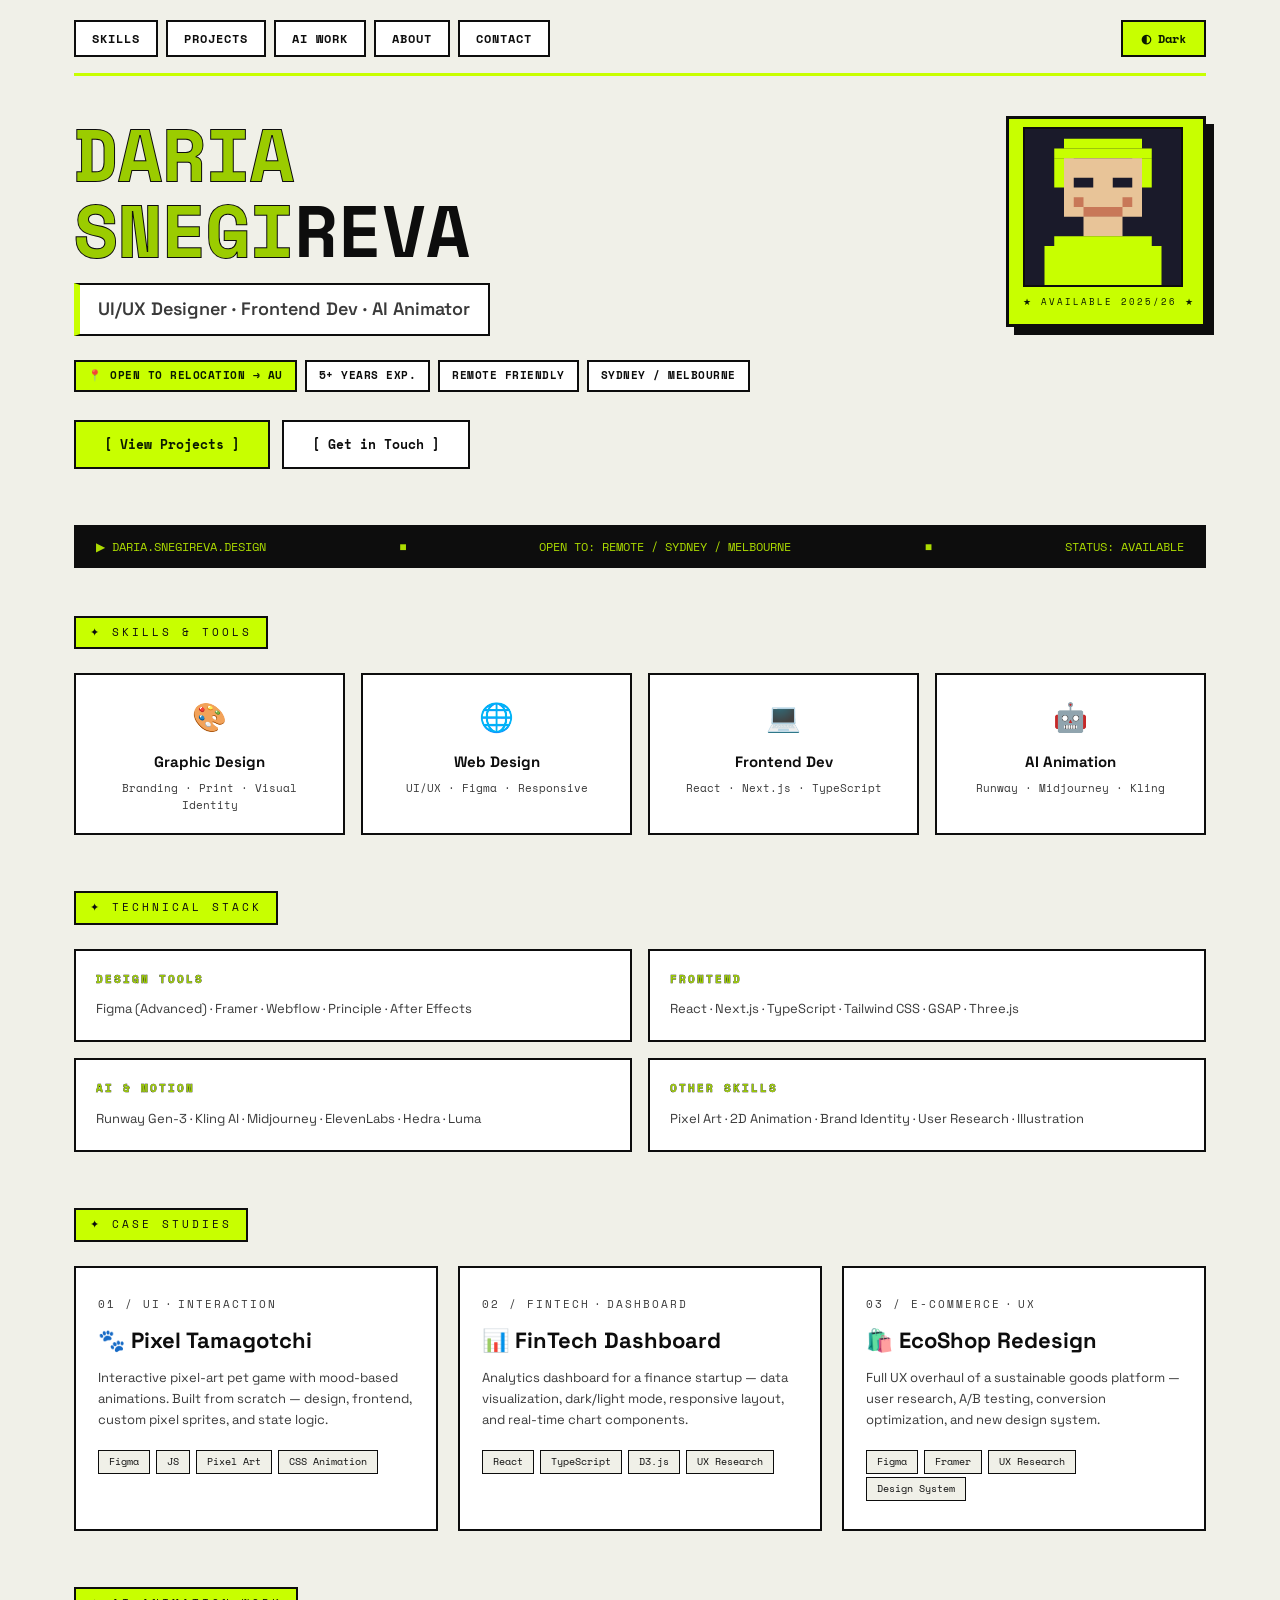
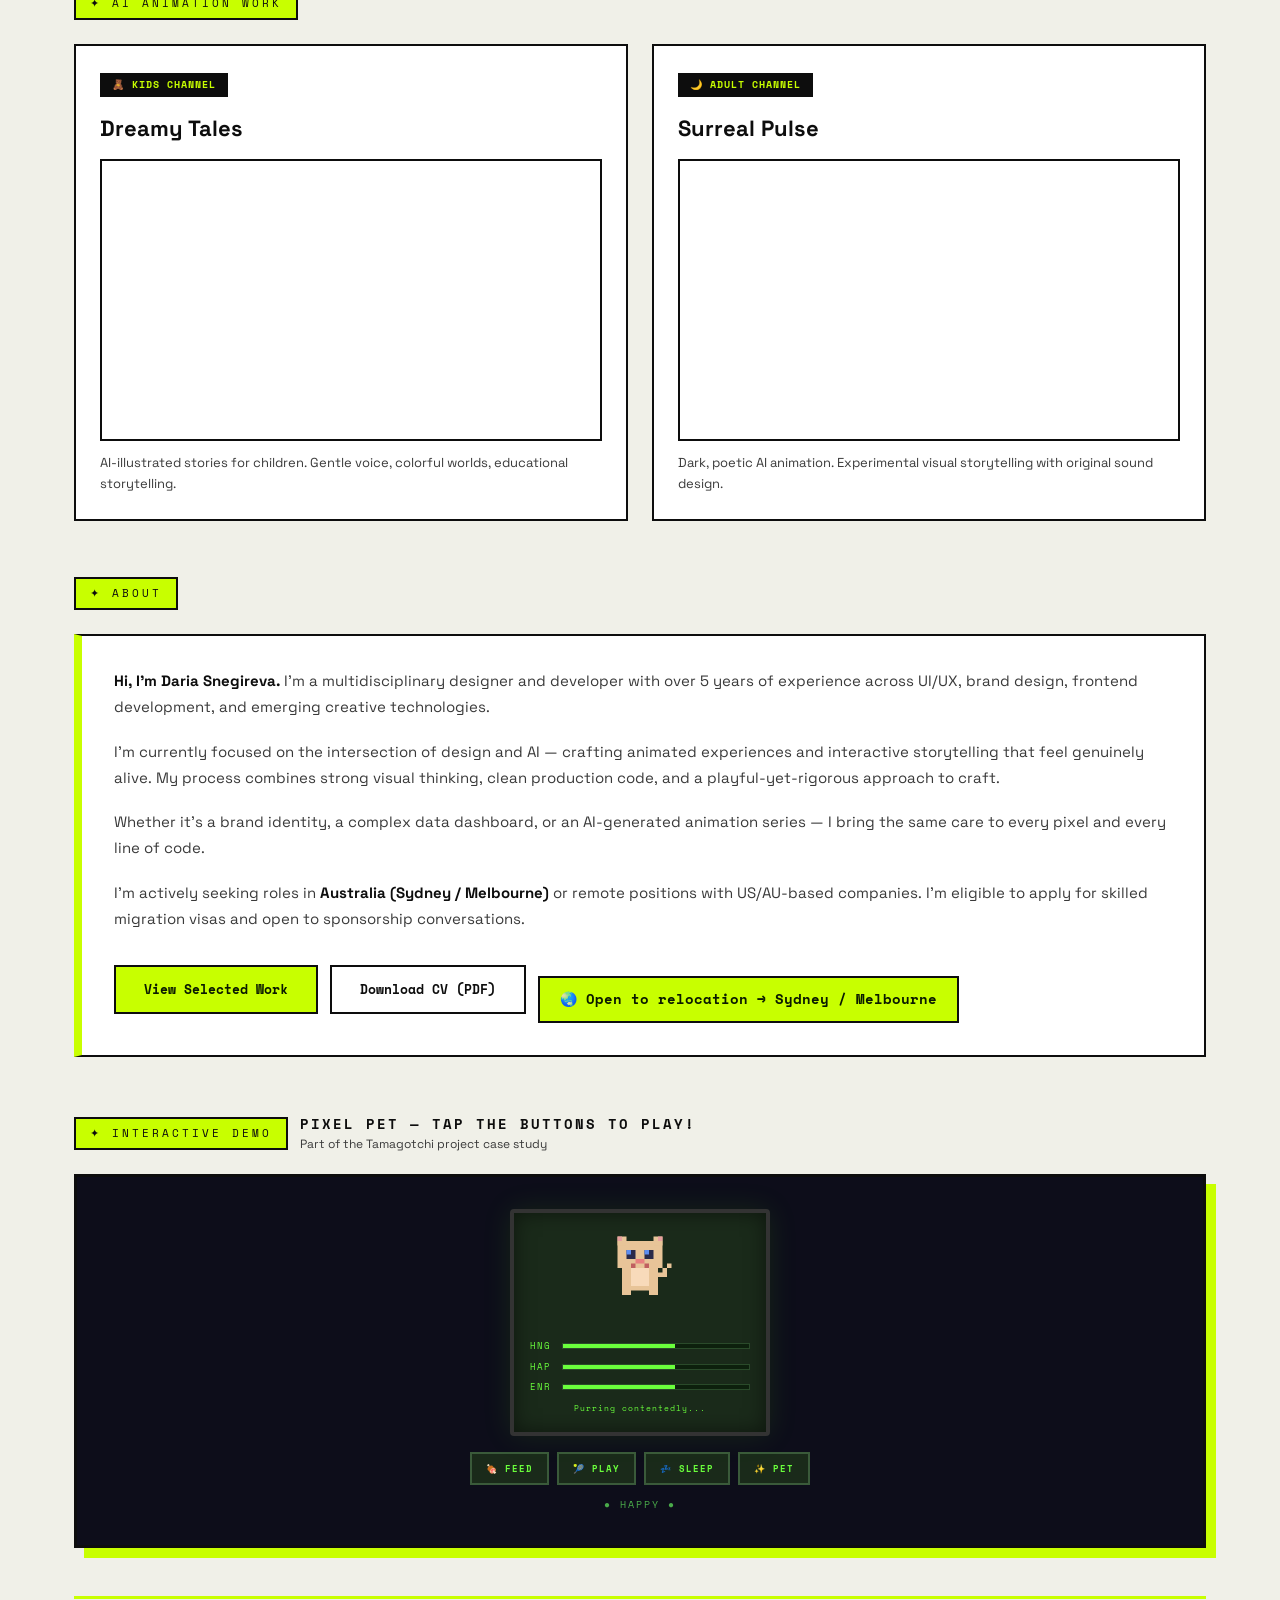
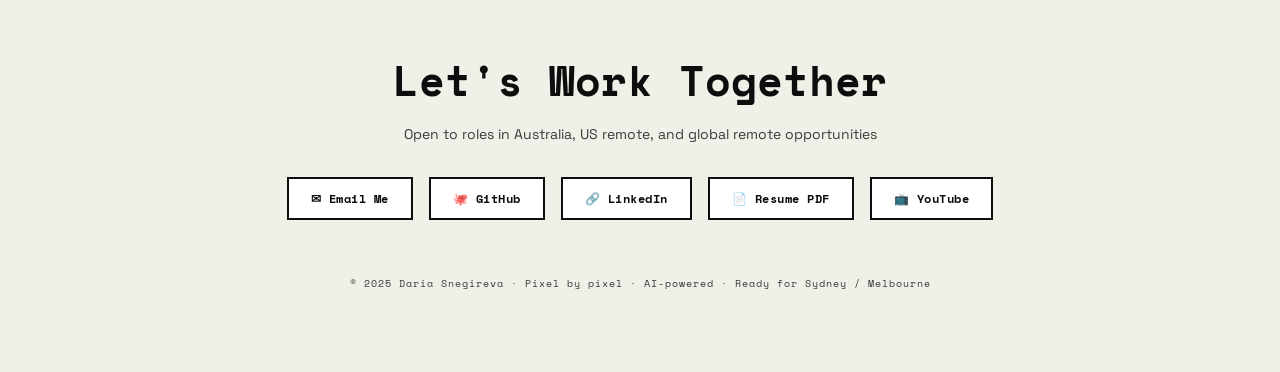
==== index.html @ af86ffdd "Add files via upload" ====
<!DOCTYPE html>
<html lang="en">
<head>
<meta charset="UTF-8">
<meta name="viewport" content="width=device-width, initial-scale=1.0, viewport-fit=cover">
<title>Daria Snegireva — UI/UX Designer & Frontend Developer | AI Animation</title>
<meta name="description" content="Daria Snegireva — UI/UX Designer & Frontend Developer. 5+ years experience. Open to remote work and relocation to Australia (Sydney/Melbourne).">
<meta name="keywords" content="UI/UX Designer, Frontend Developer, AI Animation, Pixel Art, Portfolio, Australia, Sydney, Melbourne, Remote">
<meta name="author" content="Daria Snegireva">
<link href="https://fonts.googleapis.com/css2?family=Space+Grotesk:wght@400;500;600;700&family=Space+Mono:wght@400;700&display=swap" rel="stylesheet">
<style>
*{margin:0;padding:0;box-sizing:border-box}

:root{
  --bg:#f0f0e8;
  --surface:#fafaf5;
  --surface2:#f2f0e6;
  --ink:#0d0d0d;
  --ink2:#3a3a3a;
  --lime:#c8ff00;
  --lime-dark:#9bcc00;
  --border:#0d0d0d;
  --card:#ffffff;
  --accent2:#ff3c5f;
  --text-on-lime:#0a1a00;
}
body.dark{
  --bg:#080810;
  --surface:#0f0f1a;
  --surface2:#181828;
  --ink:#f0f0e8;
  --ink2:#b0b0c8;
  --lime:#c8ff00;
  --lime-dark:#a0cc00;
  --border:#c8ff00;
  --card:#1a1a2a;
  --accent2:#ff5577;
  --text-on-lime:#0a1a00;
}

body{
  background:var(--bg);
  font-family:'Space Grotesk',sans-serif;
  color:var(--ink);
  min-height:100vh;
  line-height:1.6;
  transition:background .3s,color .3s;
}

  <!-- SEO Meta Tags -->
    <title>Daria Snegireva — UI/UX Designer & Frontend Developer | AI Animation Portfolio</title>
    <meta name="description" content="Daria Snegireva — UI/UX Designer & Frontend Developer specializing in AI-powered animation. 5+ years of experience. Open to relocation to Australia (Sydney/Melbourne).">
    <meta name="keywords" content="UI/UX Designer, Frontend Developer, AI Animation, Pixel Art, Portfolio, Australia, Sydney, Melbourne, Relocation">
    <meta name="author" content="Daria Snegireva">
    <meta name="robots" content="index, follow">
    
    <!-- Open Graph / Social Media -->
    <meta property="og:title" content="Daria Snegireva — UI/UX Designer & Frontend Developer">
    <meta property="og:description" content="Designer & developer specializing in AI animation. 5+ years of experience. Open to relocation to Australia.">
    <meta property="og:type" content="website">
    <meta property="og:image" content="https://daria.design/images/og-image.png">
    <meta property="og:url" content="https://daria.design">
    
    <!-- Twitter Card -->
    <meta name="twitter:card" content="summary_large_image">
    <meta name="twitter:title" content="Daria Snegireva — UI/UX Designer & Frontend Developer">
    <meta name="twitter:description" content="Designer & developer specializing in AI animation. Open to relocation to Australia.">
    <meta name="twitter:image" content="https://daria.design/images/og-image.png">
    
    <!-- Favicon (замените на свой) -->
    <link rel="icon" type="image/png" href="images/favicon.png">

/* ─── SCANLINE TEXTURE ─── */
body::before{
  content:'';
  position:fixed;
  inset:0;
  background:repeating-linear-gradient(0deg,transparent,transparent 2px,rgba(0,0,0,0.015) 2px,rgba(0,0,0,0.015) 4px);
  pointer-events:none;
  z-index:0;
}

.wrap{
  max-width:1180px;
  margin:0 auto;
  padding:0 24px 80px;
  position:relative;
  z-index:1;
}

/* ─── NAV ─── */
nav{
  display:flex;
  justify-content:space-between;
  align-items:center;
  flex-wrap:wrap;
  gap:16px;
  padding:20px 0 16px;
  border-bottom:3px solid var(--lime);
  margin-bottom:40px;
}
.nav-links{display:flex;gap:8px;flex-wrap:wrap}
.nav-links a{
  font-family:'Space Mono',monospace;
  font-size:12px;
  font-weight:700;
  text-transform:uppercase;
  letter-spacing:1px;
  text-decoration:none;
  padding:7px 16px;
  border:2px solid var(--border);
  color:var(--ink);
  background:var(--card);
  transition:all .1s;
  display:inline-block;
}
.nav-links a:hover{
  background:var(--lime);
  color:var(--text-on-lime);
  transform:translate(-2px,-2px);
  box-shadow:3px 3px 0 var(--border);
}
.theme-btn{
  font-family:'Space Mono',monospace;
  font-size:12px;
  font-weight:700;
  padding:8px 18px;
  border:2px solid var(--border);
  background:var(--lime);
  color:var(--text-on-lime);
  cursor:pointer;
  transition:all .1s;
}
.theme-btn:hover{transform:translate(-2px,-2px);box-shadow:3px 3px 0 var(--border)}

/* ─── HERO ─── */
.hero{
  display:grid;
  grid-template-columns:1fr auto;
  gap:40px;
  align-items:start;
  margin-bottom:56px;
}
@media(max-width:700px){.hero{grid-template-columns:1fr}}

.hero-name{
  font-family:'Space Mono',monospace;
  font-size:clamp(40px,6vw,72px);
  font-weight:700;
  line-height:1.05;
  margin-bottom:16px;
}
/* LIGHT MODE: black text with slight text-shadow for visibility */
.hero-name .accent{
  color:var(--lime-dark);
  -webkit-text-stroke:2px var(--border);
  paint-order:stroke fill;
}
/* DARK MODE: bright lime, no stroke needed */
body.dark .hero-name .accent{
  color:var(--lime);
  -webkit-text-stroke:0;
  text-shadow:0 0 20px rgba(200,255,0,0.4);
}

.hero-sub{
  font-size:clamp(14px,2vw,18px);
  font-weight:600;
  color:var(--ink2);
  background:var(--card);
  border-left:5px solid var(--lime);
  padding:10px 18px;
  margin-bottom:24px;
  display:inline-block;
  border:2px solid var(--border);
  border-left:6px solid var(--lime);
}

.hero-tags{
  display:flex;
  flex-wrap:wrap;
  gap:8px;
  margin-bottom:28px;
}
.tag{
  font-family:'Space Mono',monospace;
  font-size:11px;
  font-weight:700;
  text-transform:uppercase;
  letter-spacing:0.5px;
  padding:5px 12px;
  background:var(--card);
  border:2px solid var(--border);
  color:var(--ink);
}
.tag.lime{
  background:var(--lime);
  color:var(--text-on-lime);
  border-color:var(--border);
}

.hero-btns{display:flex;gap:12px;flex-wrap:wrap}
.btn{
  font-family:'Space Mono',monospace;
  font-size:13px;
  font-weight:700;
  padding:12px 28px;
  text-decoration:none;
  border:2px solid var(--border);
  display:inline-block;
  transition:all .1s;
  cursor:pointer;
}
.btn-primary{background:var(--lime);color:var(--text-on-lime)}
.btn-secondary{background:var(--card);color:var(--ink)}
.btn:hover{transform:translate(-2px,-2px);box-shadow:4px 4px 0 var(--border)}

/* ─── PORTRAIT BOX ─── */
.portrait-wrap{
  background:var(--lime);
  border:3px solid var(--border);
  box-shadow:8px 8px 0 var(--border);
  padding:8px 8px 14px 14px;
  transition:all .15s;
}
.portrait-wrap:hover{transform:translate(-3px,-3px);box-shadow:12px 12px 0 var(--border)}
.portrait-inner{
  width:160px;
  height:160px;
  background:var(--card);
  border:2px solid var(--border);
  display:flex;
  align-items:center;
  justify-content:center;
  font-size:64px;
  image-rendering:pixelated;
  overflow:hidden;
}
.portrait-inner img{width:100%;height:100%;object-fit:cover;image-rendering:pixelated}
.portrait-label{
  font-family:'Space Mono',monospace;
  font-size:9px;
  text-align:center;
  color:var(--text-on-lime);
  margin-top:8px;
  letter-spacing:2px;
  text-transform:uppercase;
}

/* ─── STATUS BAR ─── */
.status-bar{
  background:var(--ink);
  color:var(--lime);
  font-family:'Space Mono',monospace;
  font-size:12px;
  padding:10px 20px;
  display:flex;
  justify-content:space-between;
  flex-wrap:wrap;
  gap:8px;
  margin-bottom:48px;
  border:2px solid var(--border);
}
.status-bar span{opacity:.85}
.status-bar .blink{animation:blink 1.4s infinite}
@keyframes blink{0%,100%{opacity:1}50%{opacity:0}}

/* ─── SECTION LABEL ─── */
.section-label{
  font-family:'Space Mono',monospace;
  font-size:11px;
  text-transform:uppercase;
  letter-spacing:3px;
  color:var(--ink);
  background:var(--lime);
  display:inline-block;
  padding:6px 14px;
  border:2px solid var(--border);
  margin-bottom:24px;
}
/* Dark mode section label - lime bg stays, text stays dark so it's readable */
body.dark .section-label{
  color:var(--text-on-lime);
}

section{margin-bottom:56px}

/* ─── SKILLS GRID ─── */
.skills-grid{
  display:grid;
  grid-template-columns:repeat(4,1fr);
  gap:16px;
}
@media(max-width:800px){.skills-grid{grid-template-columns:repeat(2,1fr)}}
@media(max-width:420px){.skills-grid{grid-template-columns:1fr}}

.skill-card{
  background:var(--card);
  border:2px solid var(--border);
  padding:20px 16px;
  text-align:center;
  transition:all .1s;
}
.skill-card:hover{
  background:var(--lime);
  transform:translate(-2px,-2px);
  box-shadow:4px 4px 0 var(--border);
}
.skill-card:hover .skill-name{color:var(--text-on-lime)}
.skill-card:hover .skill-sub{color:var(--text-on-lime);opacity:.7}
.skill-icon{font-size:28px;margin-bottom:10px}
.skill-name{font-weight:700;font-size:15px;color:var(--ink);margin-bottom:6px}
.skill-sub{font-size:11px;color:var(--ink2);font-family:'Space Mono',monospace;line-height:1.5}

/* ─── TECH STACK ─── */
.tech-grid{
  display:grid;
  grid-template-columns:repeat(2,1fr);
  gap:16px;
}
@media(max-width:600px){.tech-grid{grid-template-columns:1fr}}

.tech-card{
  background:var(--card);
  border:2px solid var(--border);
  padding:20px;
}
.tech-card h4{
  font-family:'Space Mono',monospace;
  font-size:11px;
  text-transform:uppercase;
  letter-spacing:2px;
  color:var(--lime-dark);
  margin-bottom:10px;
  -webkit-text-stroke:0.5px var(--border);
  paint-order:stroke fill;
}
body.dark .tech-card h4{
  color:var(--lime);
  -webkit-text-stroke:0;
  text-shadow:none;
}
.tech-card p{font-size:13px;color:var(--ink2);line-height:1.7}

/* ─── PROJECTS ─── */
.projects-grid{
  display:grid;
  grid-template-columns:repeat(3,1fr);
  gap:20px;
}
@media(max-width:860px){.projects-grid{grid-template-columns:1fr}}

.project-card{
  background:var(--card);
  border:2px solid var(--border);
  padding:28px 22px;
  transition:all .1s;
  cursor:pointer;
}
.project-card:hover{
  transform:translate(-3px,-3px);
  box-shadow:6px 6px 0 var(--lime);
  border-color:var(--lime-dark);
}
body.dark .project-card:hover{
  box-shadow:6px 6px 0 var(--lime);
  border-color:var(--lime);
}
.project-number{
  font-family:'Space Mono',monospace;
  font-size:11px;
  color:var(--ink2);
  margin-bottom:10px;
  letter-spacing:2px;
}
.project-card h3{
  font-size:22px;
  font-weight:700;
  margin-bottom:10px;
  color:var(--ink);
}
.project-card p{font-size:13px;color:var(--ink2);margin-bottom:16px;line-height:1.6}
.project-tag{
  font-family:'Space Mono',monospace;
  font-size:10px;
  padding:3px 10px;
  background:var(--bg);
  border:1.5px solid var(--border);
  color:var(--ink);
  display:inline-block;
  margin:2px 2px 0 0;
}

/* ─── AI SECTION ─── */
.ai-grid{
  display:grid;
  grid-template-columns:1fr 1fr;
  gap:24px;
}
@media(max-width:700px){.ai-grid{grid-template-columns:1fr}}

.ai-card{
  background:var(--card);
  border:2px solid var(--border);
  padding:24px;
  transition:all .1s;
}
.ai-card:hover{transform:translate(-2px,-2px);box-shadow:5px 5px 0 var(--border)}
.ai-badge{
  font-family:'Space Mono',monospace;
  font-size:10px;
  font-weight:700;
  text-transform:uppercase;
  letter-spacing:1px;
  background:var(--ink);
  color:var(--lime);
  padding:4px 12px;
  display:inline-block;
  margin-bottom:14px;
}
.ai-card h3{font-size:22px;font-weight:700;margin-bottom:12px;color:var(--ink)}
.ai-card p{font-size:13px;color:var(--ink2);margin-top:12px}
.video-wrap{
  aspect-ratio:16/9;
  border:2px solid var(--border);
  overflow:hidden;
}
.video-wrap iframe{width:100%;height:100%;display:block;border:none}

/* ─── ABOUT ─── */
.about-box{
  background:var(--card);
  border:2px solid var(--border);
  border-left:8px solid var(--lime);
  padding:32px;
}
.about-box p{font-size:15px;color:var(--ink2);margin-bottom:18px;line-height:1.75}
.about-box p:last-child{margin-bottom:0}
.about-box strong{color:var(--ink);font-weight:700}
.relocation-tag{
  display:inline-flex;
  align-items:center;
  gap:8px;
  background:var(--lime);
  color:var(--text-on-lime);
  font-weight:700;
  font-size:14px;
  padding:10px 20px;
  border:2px solid var(--border);
  margin-top:20px;
  font-family:'Space Mono',monospace;
}

/* ─── TAMAGOTCHI SECTION ─── */
.tama-section{
  margin:40px 0;
}
.tama-label{
  display:flex;
  align-items:center;
  gap:12px;
  margin-bottom:20px;
}
.tama-label h2{
  font-family:'Space Mono',monospace;
  font-size:14px;
  font-weight:700;
  color:var(--ink);
  text-transform:uppercase;
  letter-spacing:2px;
}
.tama-label p{font-size:13px;color:var(--ink2)}
.tama-wrapper{
  border:3px solid var(--border);
  box-shadow:10px 10px 0 var(--lime);
  background:var(--card);
  overflow:hidden;
}
body.dark .tama-wrapper{
  box-shadow:10px 10px 0 var(--lime);
}

/* ─── TAMAGOTCHI GAME ─── */
.tama-game{
  background:#0d0d1a;
  padding:32px 20px;
  display:flex;
  flex-direction:column;
  align-items:center;
  font-family:'Space Mono',monospace;
}
.tama-screen{
  width:260px;
  background:#1a2a1a;
  border:4px solid #333;
  border-radius:4px;
  padding:16px;
  box-shadow:inset 0 0 20px rgba(0,0,0,0.5),0 0 30px rgba(100,255,0,0.1);
  position:relative;
}
.tama-pet-area{
  height:100px;
  display:flex;
  align-items:center;
  justify-content:center;
  font-size:52px;
  position:relative;
}
.tama-pet{
  transition:all .3s;
  cursor:default;
  user-select:none;
  display:inline-block;
  image-rendering:pixelated;
}
.tama-pet.bounce{animation:petBounce .4s ease}
@keyframes petBounce{0%,100%{transform:translateY(0)}50%{transform:translateY(-12px)}}
.tama-pet.shake{animation:petShake .3s ease}
@keyframes petShake{0%,100%{transform:rotate(0)}25%{transform:rotate(-8deg)}75%{transform:rotate(8deg)}}
.tama-pet.sad{filter:grayscale(.6) brightness(.8)}
.tama-pet.sleeping{animation:sleeping 2s infinite}
@keyframes sleeping{0%,100%{opacity:1}50%{opacity:.6}}

.tama-stats{
  margin-top:10px;
  display:flex;
  flex-direction:column;
  gap:6px;
}
.tama-stat-row{
  display:flex;
  align-items:center;
  gap:8px;
  font-size:9px;
  color:#6aff3c;
  letter-spacing:1px;
}
.tama-stat-label{width:24px;flex-shrink:0}
.tama-bar-bg{
  flex:1;
  height:6px;
  background:#0d200d;
  border:1px solid #2a4a2a;
  border-radius:0;
  overflow:hidden;
}
.tama-bar-fill{
  height:100%;
  background:#6aff3c;
  transition:width .5s ease;
}
.tama-bar-fill.warning{background:#ffa020}
.tama-bar-fill.danger{background:#ff3c3c}

.tama-status-msg{
  font-size:8px;
  color:#6aff3c;
  text-align:center;
  margin-top:8px;
  min-height:14px;
  letter-spacing:1px;
}

/* PIXEL ART PET STYLES */
.pixel-pet-svg{
  width:72px;
  height:72px;
  image-rendering:pixelated;
}

.tama-actions{
  display:flex;
  gap:8px;
  margin-top:16px;
  flex-wrap:wrap;
  justify-content:center;
}
.tama-btn{
  font-family:'Space Mono',monospace;
  font-size:9px;
  font-weight:700;
  padding:8px 14px;
  background:#1a2a1a;
  color:#6aff3c;
  border:2px solid #3a5a3a;
  cursor:pointer;
  letter-spacing:1px;
  text-transform:uppercase;
  transition:all .1s;
  border-radius:0;
}
.tama-btn:hover{background:#2a4a2a;border-color:#6aff3c;transform:translate(-1px,-1px);box-shadow:2px 2px 0 #6aff3c}
.tama-btn:active{transform:translate(1px,1px);box-shadow:none}
.tama-btn:disabled{opacity:.4;cursor:not-allowed;transform:none;box-shadow:none}

.tama-mood{
  margin-top:12px;
  font-size:10px;
  color:#4aaa4a;
  letter-spacing:2px;
  text-align:center;
}

/* ─── CONTACT ─── */
.contact-block{
  text-align:center;
  border-top:3px solid var(--lime);
  padding-top:48px;
  margin-top:48px;
}
.contact-title{
  font-family:'Space Mono',monospace;
  font-size:clamp(24px,4vw,42px);
  font-weight:700;
  color:var(--ink);
  margin-bottom:8px;
}
.contact-sub{font-size:14px;color:var(--ink2);margin-bottom:32px}
.contact-links{
  display:flex;
  justify-content:center;
  gap:16px;
  flex-wrap:wrap;
  margin-bottom:40px;
}
.contact-link{
  font-family:'Space Mono',monospace;
  font-size:12px;
  font-weight:700;
  padding:10px 22px;
  text-decoration:none;
  border:2px solid var(--border);
  background:var(--card);
  color:var(--ink);
  transition:all .1s;
  letter-spacing:.5px;
}
.contact-link:hover{
  background:var(--lime);
  color:var(--text-on-lime);
  transform:translate(-2px,-2px);
  box-shadow:3px 3px 0 var(--border);
}

footer{
  font-family:'Space Mono',monospace;
  font-size:10px;
  color:var(--ink2);
  text-align:center;
  letter-spacing:1px;
  margin-top:24px;
}
</style>
</head>
<body>

<div class="wrap">

<!-- NAV -->
<nav>
  <div class="nav-links">
    <a href="#skills">Skills</a>
    <a href="#projects">Projects</a>
    <a href="#ai">AI Work</a>
    <a href="#about">About</a>
    <a href="#contact">Contact</a>
  </div>
  <button class="theme-btn" id="themeBtn">◐ Dark</button>
</nav>

<!-- HERO -->
<header class="hero">
  <div>
    <div class="hero-name">
      <span class="accent">DARIA</span><br>
      <span class="accent">SNEGI</span>REVA
    </div>
    <div class="hero-sub">UI/UX Designer · Frontend Dev · AI Animator</div>
    <div class="hero-tags">
      <span class="tag lime">📍 Open to Relocation → AU</span>
      <span class="tag">5+ Years Exp.</span>
      <span class="tag">Remote Friendly</span>
      <span class="tag">Sydney / Melbourne</span>
    </div>
    <div class="hero-btns">
      <a href="#projects" class="btn btn-primary">[ View Projects ]</a>
      <a href="#contact" class="btn btn-secondary">[ Get in Touch ]</a>
    </div>
  </div>
  <div class="portrait-wrap">
    <div class="portrait-inner" title="Pixel portrait of Daria">
      <!-- Pixel art placeholder - replace with actual image -->
      <svg width="160" height="160" viewBox="0 0 16 16" xmlns="http://www.w3.org/2000/svg" style="width:100%;height:100%;image-rendering:pixelated">
        <rect width="16" height="16" fill="#1a1a2a"/>
        <!-- Hair -->
        <rect x="4" y="1" width="8" height="1" fill="#c8ff00"/>
        <rect x="3" y="2" width="10" height="1" fill="#c8ff00"/>
        <rect x="3" y="3" width="2" height="3" fill="#c8ff00"/>
        <rect x="11" y="3" width="2" height="3" fill="#c8ff00"/>
        <!-- Face -->
        <rect x="4" y="3" width="8" height="6" fill="#e8c498"/>
        <!-- Eyes -->
        <rect x="5" y="5" width="2" height="1" fill="#1a1a2a"/>
        <rect x="9" y="5" width="2" height="1" fill="#1a1a2a"/>
        <!-- Mouth -->
        <rect x="5" y="7" width="1" height="1" fill="#c87858"/>
        <rect x="6" y="8" width="4" height="1" fill="#c87858"/>
        <rect x="10" y="7" width="1" height="1" fill="#c87858"/>
        <!-- Neck -->
        <rect x="6" y="9" width="4" height="2" fill="#e8c498"/>
        <!-- Shirt -->
        <rect x="3" y="11" width="10" height="5" fill="#c8ff00"/>
        <rect x="2" y="12" width="2" height="4" fill="#c8ff00"/>
        <rect x="12" y="12" width="2" height="4" fill="#c8ff00"/>
      </svg>
    </div>
    <div class="portrait-label">★ available 2025/26 ★</div>
  </div>
</header>

<!-- STATUS BAR -->
<div class="status-bar">
  <span>▶ DARIA.SNEGIREVA.DESIGN</span>
  <span class="blink">■</span>
  <span>OPEN TO: REMOTE / SYDNEY / MELBOURNE</span>
  <span class="blink">■</span>
  <span>STATUS: AVAILABLE</span>
</div>

<!-- SKILLS -->
<section id="skills">
  <div class="section-label">✦ Skills &amp; Tools</div>
  <div class="skills-grid">
    <div class="skill-card">
      <div class="skill-icon">🎨</div>
      <div class="skill-name">Graphic Design</div>
      <div class="skill-sub">Branding · Print · Visual Identity</div>
    </div>
    <div class="skill-card">
      <div class="skill-icon">🌐</div>
      <div class="skill-name">Web Design</div>
      <div class="skill-sub">UI/UX · Figma · Responsive</div>
    </div>
    <div class="skill-card">
      <div class="skill-icon">💻</div>
      <div class="skill-name">Frontend Dev</div>
      <div class="skill-sub">React · Next.js · TypeScript</div>
    </div>
    <div class="skill-card">
      <div class="skill-icon">🤖</div>
      <div class="skill-name">AI Animation</div>
      <div class="skill-sub">Runway · Midjourney · Kling</div>
    </div>
  </div>
</section>

<!-- TECH STACK -->
<section>
  <div class="section-label">✦ Technical Stack</div>
  <div class="tech-grid">
    <div class="tech-card">
      <h4>Design Tools</h4>
      <p>Figma (Advanced) · Framer · Webflow · Principle · After Effects</p>
    </div>
    <div class="tech-card">
      <h4>Frontend</h4>
      <p>React · Next.js · TypeScript · Tailwind CSS · GSAP · Three.js</p>
    </div>
    <div class="tech-card">
      <h4>AI &amp; Motion</h4>
      <p>Runway Gen-3 · Kling AI · Midjourney · ElevenLabs · Hedra · Luma</p>
    </div>
    <div class="tech-card">
      <h4>Other Skills</h4>
      <p>Pixel Art · 2D Animation · Brand Identity · User Research · Illustration</p>
    </div>
  </div>
</section>

<!-- PROJECTS -->
<section id="projects">
  <div class="section-label">✦ Case Studies</div>
  <div class="projects-grid">
    <div class="project-card">
      <div class="project-number">01 / UI&thinsp;·&thinsp;INTERACTION</div>
      <h3>🐾 Pixel Tamagotchi</h3>
      <p>Interactive pixel-art pet game with mood-based animations. Built from scratch — design, frontend, custom pixel sprites, and state logic.</p>
      <span class="project-tag">Figma</span>
      <span class="project-tag">JS</span>
      <span class="project-tag">Pixel Art</span>
      <span class="project-tag">CSS Animation</span>
    </div>
    <div class="project-card">
      <div class="project-number">02 / FINTECH&thinsp;·&thinsp;DASHBOARD</div>
      <h3>📊 FinTech Dashboard</h3>
      <p>Analytics dashboard for a finance startup — data visualization, dark/light mode, responsive layout, and real-time chart components.</p>
      <span class="project-tag">React</span>
      <span class="project-tag">TypeScript</span>
      <span class="project-tag">D3.js</span>
      <span class="project-tag">UX Research</span>
    </div>
    <div class="project-card">
      <div class="project-number">03 / E-COMMERCE&thinsp;·&thinsp;UX</div>
      <h3>🛍️ EcoShop Redesign</h3>
      <p>Full UX overhaul of a sustainable goods platform — user research, A/B testing, conversion optimization, and new design system.</p>
      <span class="project-tag">Figma</span>
      <span class="project-tag">Framer</span>
      <span class="project-tag">UX Research</span>
      <span class="project-tag">Design System</span>
    </div>
  </div>
</section>

<!-- AI ANIMATION -->
<section id="ai">
  <div class="section-label">✦ AI Animation Work</div>
  <div class="ai-grid">
    <div class="ai-card">
      <div class="ai-badge">🧸 Kids Channel</div>
      <h3>Dreamy Tales</h3>
      <div class="video-wrap">
        <iframe src="https://www.youtube.com/embed/i5aFf94XO-w?si=nfl7oMOJywMVsCex" title="Dreamy Tales - AI Kids Animation" frameborder="0" allow="accelerometer; autoplay; clipboard-write; encrypted-media; gyroscope; picture-in-picture; web-share" allowfullscreen loading="lazy"></iframe>
      </div>
      <p>AI-illustrated stories for children. Gentle voice, colorful worlds, educational storytelling.</p>
    </div>
    <div class="ai-card">
      <div class="ai-badge">🌙 Adult Channel</div>
      <h3>Surreal Pulse</h3>
      <div class="video-wrap">
        <iframe src="https://www.youtube.com/embed/Lg5B5drnoSo?si=6nmd1xM33qr3Bhwx" title="Surreal Pulse - AI Adult Animation" frameborder="0" allow="accelerometer; autoplay; clipboard-write; encrypted-media; gyroscope; picture-in-picture; web-share" allowfullscreen loading="lazy"></iframe>
      </div>
      <p>Dark, poetic AI animation. Experimental visual storytelling with original sound design.</p>
    </div>
  </div>
</section>

<!-- ABOUT -->
<section id="about">
  <div class="section-label">✦ About</div>
  <div class="about-box">
    <p><strong>Hi, I'm Daria Snegireva.</strong> I'm a multidisciplinary designer and developer with over 5 years of experience across UI/UX, brand design, frontend development, and emerging creative technologies.</p>
    <p>I'm currently focused on the intersection of design and AI — crafting animated experiences and interactive storytelling that feel genuinely alive. My process combines strong visual thinking, clean production code, and a playful-yet-rigorous approach to craft.</p>
    <p>Whether it's a brand identity, a complex data dashboard, or an AI-generated animation series — I bring the same care to every pixel and every line of code.</p>
    <p>I'm actively seeking roles in <strong>Australia (Sydney / Melbourne)</strong> or remote positions with US/AU-based companies. I'm eligible to apply for skilled migration visas and open to sponsorship conversations.</p>
    <div style="display:flex;gap:12px;flex-wrap:wrap;margin-top:24px;align-items:center">
      <a href="#projects" class="btn btn-primary">View Selected Work</a>
      <a href="#" class="btn btn-secondary">Download CV (PDF)</a>
      <span class="relocation-tag">🌏 Open to relocation → Sydney / Melbourne</span>
    </div>
  </div>
</section>

<!-- ─── TAMAGOTCHI GAME ─── -->
<section class="tama-section">
  <div class="tama-label">
    <div class="section-label" style="margin-bottom:0">✦ Interactive Demo</div>
    <div>
      <h2 style="font-size:14px;font-weight:700;color:var(--ink);font-family:'Space Mono',monospace">Pixel Pet — tap the buttons to play!</h2>
      <p style="font-size:12px;color:var(--ink2)">Part of the Tamagotchi project case study</p>
    </div>
  </div>
  <div class="tama-wrapper">
    <div class="tama-game">
      <div class="tama-screen">
        <!-- Pet display -->
        <div class="tama-pet-area">
          <div class="tama-pet" id="tamaPet">
            <!-- SVG pixel cat, changes with mood -->
            <svg id="petSvg" class="pixel-pet-svg" viewBox="0 0 16 16" xmlns="http://www.w3.org/2000/svg">
              <!-- Body -->
              <rect x="4" y="6" width="8" height="7" fill="#e8c498"/>
              <!-- Head -->
              <rect x="3" y="2" width="10" height="6" fill="#e8c498"/>
              <!-- Ears -->
              <rect x="3" y="1" width="2" height="2" fill="#e8c498"/>
              <rect x="11" y="1" width="2" height="2" fill="#e8c498"/>
              <rect x="3" y="1" width="1" height="1" fill="#e8a0a0"/>
              <rect x="12" y="1" width="1" height="1" fill="#e8a0a0"/>
              <!-- Eyes happy -->
              <rect id="eyeL" x="5" y="4" width="2" height="2" fill="#2a2a4a"/>
              <rect id="eyeR" x="9" y="4" width="2" height="2" fill="#2a2a4a"/>
              <!-- Pupils -->
              <rect x="5" y="4" width="1" height="1" fill="#5c8cf0"/>
              <rect x="9" y="4" width="1" height="1" fill="#5c8cf0"/>
              <!-- Nose -->
              <rect x="7" y="6" width="2" height="1" fill="#e88080"/>
              <!-- Mouth happy -->
              <rect id="mouthL" x="6" y="7" width="1" height="1" fill="#c06060"/>
              <rect id="mouthR" x="9" y="7" width="1" height="1" fill="#c06060"/>
              <!-- Tail -->
              <rect x="12" y="9" width="2" height="1" fill="#e8c498"/>
              <rect x="13" y="8" width="1" height="2" fill="#e8c498"/>
              <rect x="14" y="7" width="1" height="1" fill="#e8c498"/>
              <!-- Paws -->
              <rect x="4" y="12" width="2" height="2" fill="#e8c498"/>
              <rect x="10" y="12" width="2" height="2" fill="#e8c498"/>
              <!-- Belly stripe -->
              <rect x="6" y="8" width="4" height="4" fill="#f8daba"/>
            </svg>
          </div>
        </div>

        <!-- Stat bars -->
        <div class="tama-stats">
          <div class="tama-stat-row">
            <span class="tama-stat-label">HNG</span>
            <div class="tama-bar-bg"><div class="tama-bar-fill" id="barHunger" style="width:60%"></div></div>
          </div>
          <div class="tama-stat-row">
            <span class="tama-stat-label">HAP</span>
            <div class="tama-bar-bg"><div class="tama-bar-fill" id="barHappy" style="width:60%"></div></div>
          </div>
          <div class="tama-stat-row">
            <span class="tama-stat-label">ENR</span>
            <div class="tama-bar-bg"><div class="tama-bar-fill" id="barEnergy" style="width:60%"></div></div>
          </div>
        </div>
        <div class="tama-status-msg" id="statusMsg">Purring contentedly...</div>
      </div>

      <!-- Action buttons -->
      <div class="tama-actions">
        <button class="tama-btn" id="btnFeed">🍖 Feed</button>
        <button class="tama-btn" id="btnPlay">🎾 Play</button>
        <button class="tama-btn" id="btnSleep">💤 Sleep</button>
        <button class="tama-btn" id="btnPet">✨ Pet</button>
      </div>
      <div class="tama-mood" id="tamaMood">● HAPPY ●</div>
    </div>
  </div>
</section>

<!-- CONTACT -->
<section id="contact" class="contact-block">
  <div class="contact-title">Let's Work Together</div>
  <div class="contact-sub">Open to roles in Australia, US remote, and global remote opportunities</div>
  <div class="contact-links">
    <a href="mailto:daria@daria.design" class="contact-link">✉ Email Me</a>
    <a href="#" rel="noopener noreferrer" class="contact-link">🐙 GitHub</a>
    <a href="#" rel="noopener noreferrer" class="contact-link">🔗 LinkedIn</a>
    <a href="#" rel="noopener noreferrer" class="contact-link">📄 Resume PDF</a>
    <a href="#" rel="noopener noreferrer" class="contact-link">📺 YouTube</a>
  </div>
</section>

<footer>© 2025 Daria Snegireva · Pixel by pixel · AI-powered · Ready for Sydney / Melbourne</footer>

</div><!-- /wrap -->

<script>
// ─── THEME TOGGLE ───
const btn = document.getElementById('themeBtn');
if(localStorage.getItem('theme')==='dark'){document.body.classList.add('dark');btn.textContent='☀ Light'}
btn.addEventListener('click',()=>{
  document.body.classList.toggle('dark');
  const d=document.body.classList.contains('dark');
  localStorage.setItem('theme',d?'dark':'light');
  btn.textContent=d?'☀ Light':'◐ Dark';
});

// ─── TAMAGOTCHI GAME ───
  <!-- ТАМАГОЧИ — ЖИВАЯ ИГРА -->
    <section class="tamagotchi-pure">
        <iframe class="tamagotchi-iframe" src="tamagotchi/index.html" title="Pixel Tamagotchi Game - Interactive pet simulation" loading="lazy"></iframe>
    </section>
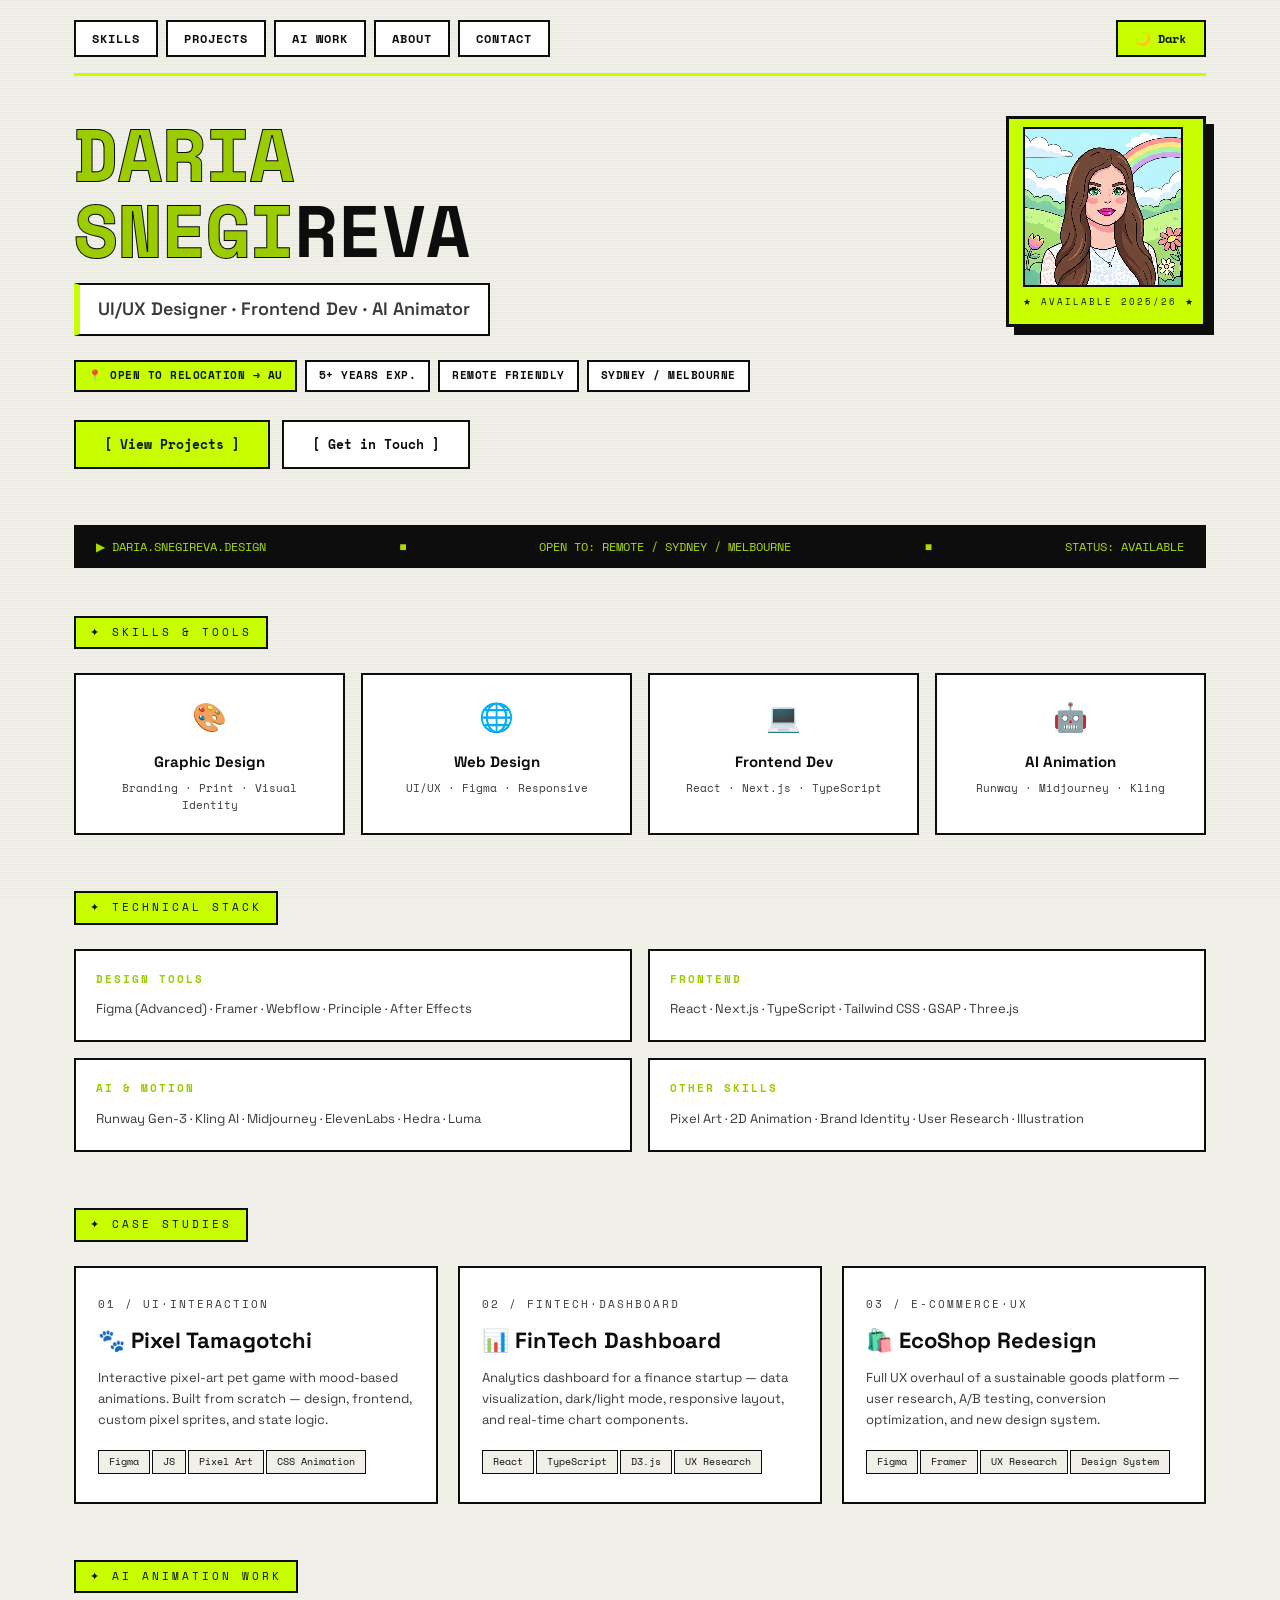
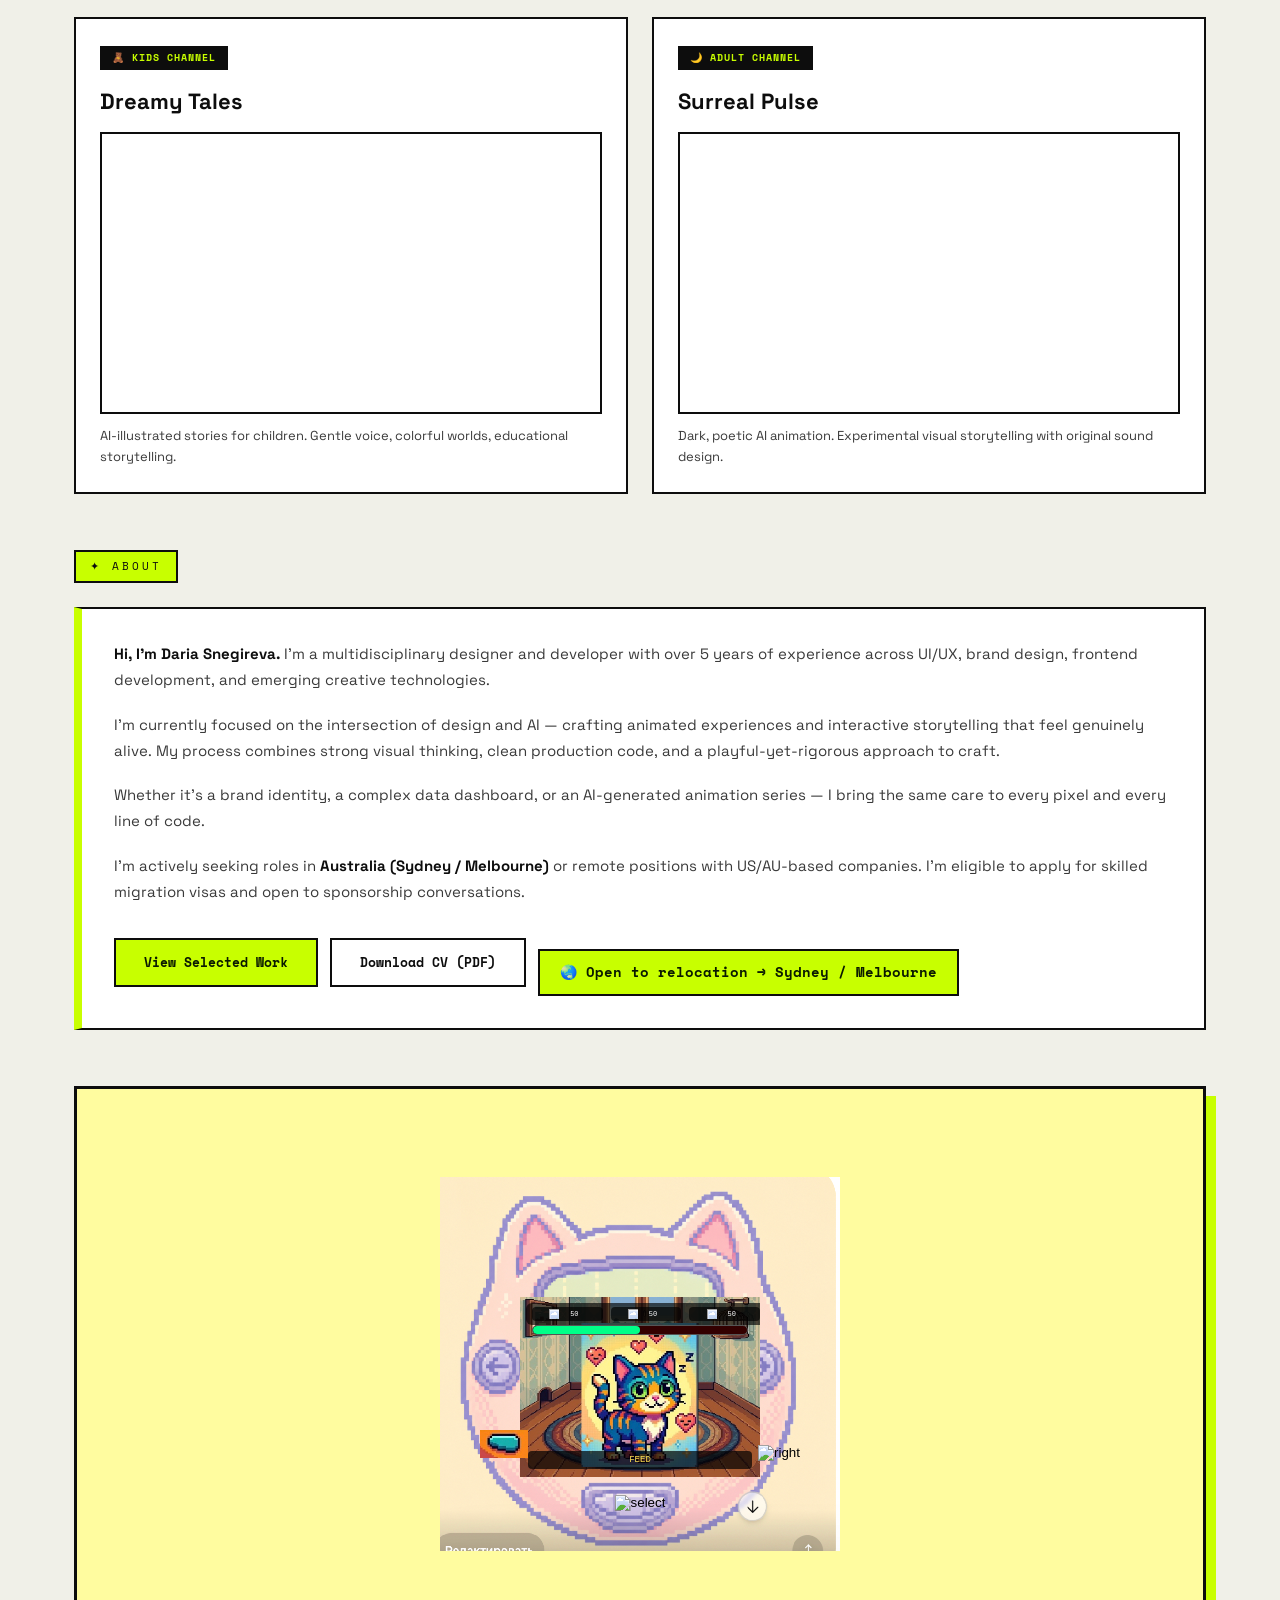
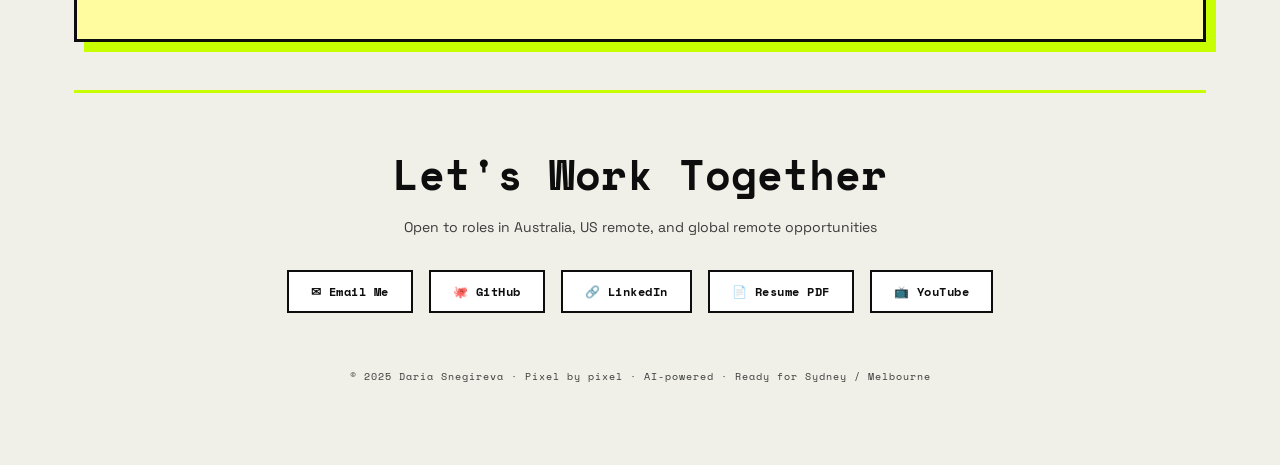
==== commit 88469347: "Refactor index.html by removing unused sections Removed SEO meta tags and Tamagotchi game section. U" ====
--- a/index.html
+++ b/index.html
@@ -47,30 +47,6 @@
   transition:background .3s,color .3s;
 }
 
-  <!-- SEO Meta Tags -->
-    <title>Daria Snegireva — UI/UX Designer & Frontend Developer | AI Animation Portfolio</title>
-    <meta name="description" content="Daria Snegireva — UI/UX Designer & Frontend Developer specializing in AI-powered animation. 5+ years of experience. Open to relocation to Australia (Sydney/Melbourne).">
-    <meta name="keywords" content="UI/UX Designer, Frontend Developer, AI Animation, Pixel Art, Portfolio, Australia, Sydney, Melbourne, Relocation">
-    <meta name="author" content="Daria Snegireva">
-    <meta name="robots" content="index, follow">
-    
-    <!-- Open Graph / Social Media -->
-    <meta property="og:title" content="Daria Snegireva — UI/UX Designer & Frontend Developer">
-    <meta property="og:description" content="Designer & developer specializing in AI animation. 5+ years of experience. Open to relocation to Australia.">
-    <meta property="og:type" content="website">
-    <meta property="og:image" content="https://daria.design/images/og-image.png">
-    <meta property="og:url" content="https://daria.design">
-    
-    <!-- Twitter Card -->
-    <meta name="twitter:card" content="summary_large_image">
-    <meta name="twitter:title" content="Daria Snegireva — UI/UX Designer & Frontend Developer">
-    <meta name="twitter:description" content="Designer & developer specializing in AI animation. Open to relocation to Australia.">
-    <meta name="twitter:image" content="https://daria.design/images/og-image.png">
-    
-    <!-- Favicon (замените на свой) -->
-    <link rel="icon" type="image/png" href="images/favicon.png">
-
-/* ─── SCANLINE TEXTURE ─── */
 body::before{
   content:'';
   position:fixed;
@@ -88,7 +64,7 @@
   z-index:1;
 }
 
-/* ─── NAV ─── */
+/* NAV */
 nav{
   display:flex;
   justify-content:space-between;
@@ -133,7 +109,7 @@
 }
 .theme-btn:hover{transform:translate(-2px,-2px);box-shadow:3px 3px 0 var(--border)}
 
-/* ─── HERO ─── */
+/* HERO */
 .hero{
   display:grid;
   grid-template-columns:1fr auto;
@@ -150,17 +126,15 @@
   line-height:1.05;
   margin-bottom:16px;
 }
-/* LIGHT MODE: black text with slight text-shadow for visibility */
 .hero-name .accent{
   color:var(--lime-dark);
   -webkit-text-stroke:2px var(--border);
   paint-order:stroke fill;
 }
-/* DARK MODE: bright lime, no stroke needed */
 body.dark .hero-name .accent{
   color:var(--lime);
   -webkit-text-stroke:0;
-  text-shadow:0 0 20px rgba(200,255,0,0.4);
+  text-shadow:0 0 20px rgba(200,255,0,0.6);
 }
 
 .hero-sub{
@@ -168,7 +142,6 @@
   font-weight:600;
   color:var(--ink2);
   background:var(--card);
-  border-left:5px solid var(--lime);
   padding:10px 18px;
   margin-bottom:24px;
   display:inline-block;
@@ -215,7 +188,7 @@
 .btn-secondary{background:var(--card);color:var(--ink)}
 .btn:hover{transform:translate(-2px,-2px);box-shadow:4px 4px 0 var(--border)}
 
-/* ─── PORTRAIT BOX ─── */
+/* PORTRAIT */
 .portrait-wrap{
   background:var(--lime);
   border:3px solid var(--border);
@@ -232,11 +205,14 @@
   display:flex;
   align-items:center;
   justify-content:center;
-  font-size:64px;
+  overflow:hidden;
+}
+.portrait-inner img{
+  width:100%;
+  height:100%;
+  object-fit:cover;
   image-rendering:pixelated;
-  overflow:hidden;
-}
-.portrait-inner img{width:100%;height:100%;object-fit:cover;image-rendering:pixelated}
+}
 .portrait-label{
   font-family:'Space Mono',monospace;
   font-size:9px;
@@ -247,7 +223,7 @@
   text-transform:uppercase;
 }
 
-/* ─── STATUS BAR ─── */
+/* STATUS BAR */
 .status-bar{
   background:var(--ink);
   color:var(--lime);
@@ -265,7 +241,7 @@
 .status-bar .blink{animation:blink 1.4s infinite}
 @keyframes blink{0%,100%{opacity:1}50%{opacity:0}}
 
-/* ─── SECTION LABEL ─── */
+/* SECTION LABEL */
 .section-label{
   font-family:'Space Mono',monospace;
   font-size:11px;
@@ -278,14 +254,14 @@
   border:2px solid var(--border);
   margin-bottom:24px;
 }
-/* Dark mode section label - lime bg stays, text stays dark so it's readable */
 body.dark .section-label{
   color:var(--text-on-lime);
+  box-shadow:0 0 6px var(--lime);
 }
 
 section{margin-bottom:56px}
 
-/* ─── SKILLS GRID ─── */
+/* SKILLS */
 .skills-grid{
   display:grid;
   grid-template-columns:repeat(4,1fr);
@@ -312,7 +288,7 @@
 .skill-name{font-weight:700;font-size:15px;color:var(--ink);margin-bottom:6px}
 .skill-sub{font-size:11px;color:var(--ink2);font-family:'Space Mono',monospace;line-height:1.5}
 
-/* ─── TECH STACK ─── */
+/* TECH */
 .tech-grid{
   display:grid;
   grid-template-columns:repeat(2,1fr);
@@ -332,17 +308,14 @@
   letter-spacing:2px;
   color:var(--lime-dark);
   margin-bottom:10px;
-  -webkit-text-stroke:0.5px var(--border);
-  paint-order:stroke fill;
 }
 body.dark .tech-card h4{
   color:var(--lime);
-  -webkit-text-stroke:0;
-  text-shadow:none;
+  text-shadow:0 0 6px var(--lime);
 }
 .tech-card p{font-size:13px;color:var(--ink2);line-height:1.7}
 
-/* ─── PROJECTS ─── */
+/* PROJECTS */
 .projects-grid{
   display:grid;
   grid-template-columns:repeat(3,1fr);
@@ -363,8 +336,7 @@
   border-color:var(--lime-dark);
 }
 body.dark .project-card:hover{
-  box-shadow:6px 6px 0 var(--lime);
-  border-color:var(--lime);
+  box-shadow:6px 6px 0 var(--lime), 0 0 12px var(--lime);
 }
 .project-number{
   font-family:'Space Mono',monospace;
@@ -391,7 +363,7 @@
   margin:2px 2px 0 0;
 }
 
-/* ─── AI SECTION ─── */
+/* AI */
 .ai-grid{
   display:grid;
   grid-template-columns:1fr 1fr;
@@ -406,6 +378,9 @@
   transition:all .1s;
 }
 .ai-card:hover{transform:translate(-2px,-2px);box-shadow:5px 5px 0 var(--border)}
+body.dark .ai-card:hover{
+  box-shadow:5px 5px 0 var(--lime);
+}
 .ai-badge{
   font-family:'Space Mono',monospace;
   font-size:10px;
@@ -427,7 +402,7 @@
 }
 .video-wrap iframe{width:100%;height:100%;display:block;border:none}
 
-/* ─── ABOUT ─── */
+/* ABOUT */
 .about-box{
   background:var(--card);
   border:2px solid var(--border);
@@ -450,158 +425,33 @@
   margin-top:20px;
   font-family:'Space Mono',monospace;
 }
-
-/* ─── TAMAGOTCHI SECTION ─── */
-.tama-section{
+body.dark .relocation-tag{
+  box-shadow:0 0 6px var(--lime);
+}
+
+/* TAMAGOTCHI IFRAME - ПРАВИЛЬНАЯ ССЫЛКА НА ПАПКУ */
+.tamagotchi-pure{
   margin:40px 0;
-}
-.tama-label{
-  display:flex;
-  align-items:center;
-  gap:12px;
-  margin-bottom:20px;
-}
-.tama-label h2{
-  font-family:'Space Mono',monospace;
-  font-size:14px;
-  font-weight:700;
-  color:var(--ink);
-  text-transform:uppercase;
-  letter-spacing:2px;
-}
-.tama-label p{font-size:13px;color:var(--ink2)}
-.tama-wrapper{
   border:3px solid var(--border);
   box-shadow:10px 10px 0 var(--lime);
   background:var(--card);
   overflow:hidden;
 }
-body.dark .tama-wrapper{
+body.dark .tamagotchi-pure{
   box-shadow:10px 10px 0 var(--lime);
 }
-
-/* ─── TAMAGOTCHI GAME ─── */
-.tama-game{
+.tamagotchi-iframe{
+  width:100%;
+  height:550px;
+  border:none;
+  display:block;
   background:#0d0d1a;
-  padding:32px 20px;
-  display:flex;
-  flex-direction:column;
-  align-items:center;
-  font-family:'Space Mono',monospace;
-}
-.tama-screen{
-  width:260px;
-  background:#1a2a1a;
-  border:4px solid #333;
-  border-radius:4px;
-  padding:16px;
-  box-shadow:inset 0 0 20px rgba(0,0,0,0.5),0 0 30px rgba(100,255,0,0.1);
-  position:relative;
-}
-.tama-pet-area{
-  height:100px;
-  display:flex;
-  align-items:center;
-  justify-content:center;
-  font-size:52px;
-  position:relative;
-}
-.tama-pet{
-  transition:all .3s;
-  cursor:default;
-  user-select:none;
-  display:inline-block;
-  image-rendering:pixelated;
-}
-.tama-pet.bounce{animation:petBounce .4s ease}
-@keyframes petBounce{0%,100%{transform:translateY(0)}50%{transform:translateY(-12px)}}
-.tama-pet.shake{animation:petShake .3s ease}
-@keyframes petShake{0%,100%{transform:rotate(0)}25%{transform:rotate(-8deg)}75%{transform:rotate(8deg)}}
-.tama-pet.sad{filter:grayscale(.6) brightness(.8)}
-.tama-pet.sleeping{animation:sleeping 2s infinite}
-@keyframes sleeping{0%,100%{opacity:1}50%{opacity:.6}}
-
-.tama-stats{
-  margin-top:10px;
-  display:flex;
-  flex-direction:column;
-  gap:6px;
-}
-.tama-stat-row{
-  display:flex;
-  align-items:center;
-  gap:8px;
-  font-size:9px;
-  color:#6aff3c;
-  letter-spacing:1px;
-}
-.tama-stat-label{width:24px;flex-shrink:0}
-.tama-bar-bg{
-  flex:1;
-  height:6px;
-  background:#0d200d;
-  border:1px solid #2a4a2a;
-  border-radius:0;
-  overflow:hidden;
-}
-.tama-bar-fill{
-  height:100%;
-  background:#6aff3c;
-  transition:width .5s ease;
-}
-.tama-bar-fill.warning{background:#ffa020}
-.tama-bar-fill.danger{background:#ff3c3c}
-
-.tama-status-msg{
-  font-size:8px;
-  color:#6aff3c;
-  text-align:center;
-  margin-top:8px;
-  min-height:14px;
-  letter-spacing:1px;
-}
-
-/* PIXEL ART PET STYLES */
-.pixel-pet-svg{
-  width:72px;
-  height:72px;
-  image-rendering:pixelated;
-}
-
-.tama-actions{
-  display:flex;
-  gap:8px;
-  margin-top:16px;
-  flex-wrap:wrap;
-  justify-content:center;
-}
-.tama-btn{
-  font-family:'Space Mono',monospace;
-  font-size:9px;
-  font-weight:700;
-  padding:8px 14px;
-  background:#1a2a1a;
-  color:#6aff3c;
-  border:2px solid #3a5a3a;
-  cursor:pointer;
-  letter-spacing:1px;
-  text-transform:uppercase;
-  transition:all .1s;
-  border-radius:0;
-}
-.tama-btn:hover{background:#2a4a2a;border-color:#6aff3c;transform:translate(-1px,-1px);box-shadow:2px 2px 0 #6aff3c}
-.tama-btn:active{transform:translate(1px,1px);box-shadow:none}
-.tama-btn:disabled{opacity:.4;cursor:not-allowed;transform:none;box-shadow:none}
-
-.tama-mood{
-  margin-top:12px;
-  font-size:10px;
-  color:#4aaa4a;
-  letter-spacing:2px;
-  text-align:center;
-}
-
-/* ─── CONTACT ─── */
+}
+@media (max-width:700px){
+  .tamagotchi-iframe{height:450px}
+}
+
+/* CONTACT */
 .contact-block{
   text-align:center;
   border-top:3px solid var(--lime);
@@ -641,6 +491,9 @@
   transform:translate(-2px,-2px);
   box-shadow:3px 3px 0 var(--border);
 }
+body.dark .contact-link:hover{
+  box-shadow:3px 3px 0 var(--lime);
+}
 
 footer{
   font-family:'Space Mono',monospace;
@@ -656,7 +509,6 @@
 
 <div class="wrap">
 
-<!-- NAV -->
 <nav>
   <div class="nav-links">
     <a href="#skills">Skills</a>
@@ -665,10 +517,9 @@
     <a href="#about">About</a>
     <a href="#contact">Contact</a>
   </div>
-  <button class="theme-btn" id="themeBtn">◐ Dark</button>
+  <button class="theme-btn" id="themeBtn">🌙 Dark</button>
 </nav>
 
-<!-- HERO -->
 <header class="hero">
   <div>
     <div class="hero-name">
@@ -688,37 +539,13 @@
     </div>
   </div>
   <div class="portrait-wrap">
-    <div class="portrait-inner" title="Pixel portrait of Daria">
-      <!-- Pixel art placeholder - replace with actual image -->
-      <svg width="160" height="160" viewBox="0 0 16 16" xmlns="http://www.w3.org/2000/svg" style="width:100%;height:100%;image-rendering:pixelated">
-        <rect width="16" height="16" fill="#1a1a2a"/>
-        <!-- Hair -->
-        <rect x="4" y="1" width="8" height="1" fill="#c8ff00"/>
-        <rect x="3" y="2" width="10" height="1" fill="#c8ff00"/>
-        <rect x="3" y="3" width="2" height="3" fill="#c8ff00"/>
-        <rect x="11" y="3" width="2" height="3" fill="#c8ff00"/>
-        <!-- Face -->
-        <rect x="4" y="3" width="8" height="6" fill="#e8c498"/>
-        <!-- Eyes -->
-        <rect x="5" y="5" width="2" height="1" fill="#1a1a2a"/>
-        <rect x="9" y="5" width="2" height="1" fill="#1a1a2a"/>
-        <!-- Mouth -->
-        <rect x="5" y="7" width="1" height="1" fill="#c87858"/>
-        <rect x="6" y="8" width="4" height="1" fill="#c87858"/>
-        <rect x="10" y="7" width="1" height="1" fill="#c87858"/>
-        <!-- Neck -->
-        <rect x="6" y="9" width="4" height="2" fill="#e8c498"/>
-        <!-- Shirt -->
-        <rect x="3" y="11" width="10" height="5" fill="#c8ff00"/>
-        <rect x="2" y="12" width="2" height="4" fill="#c8ff00"/>
-        <rect x="12" y="12" width="2" height="4" fill="#c8ff00"/>
-      </svg>
+    <div class="portrait-inner">
+      <img src="images/daria-pixel-portrait.png" alt="Daria Snegireva pixel portrait">
     </div>
     <div class="portrait-label">★ available 2025/26 ★</div>
   </div>
 </header>
 
-<!-- STATUS BAR -->
 <div class="status-bar">
   <span>▶ DARIA.SNEGIREVA.DESIGN</span>
   <span class="blink">■</span>
@@ -727,114 +554,43 @@
   <span>STATUS: AVAILABLE</span>
 </div>
 
-<!-- SKILLS -->
 <section id="skills">
   <div class="section-label">✦ Skills &amp; Tools</div>
   <div class="skills-grid">
-    <div class="skill-card">
-      <div class="skill-icon">🎨</div>
-      <div class="skill-name">Graphic Design</div>
-      <div class="skill-sub">Branding · Print · Visual Identity</div>
-    </div>
-    <div class="skill-card">
-      <div class="skill-icon">🌐</div>
-      <div class="skill-name">Web Design</div>
-      <div class="skill-sub">UI/UX · Figma · Responsive</div>
-    </div>
-    <div class="skill-card">
-      <div class="skill-icon">💻</div>
-      <div class="skill-name">Frontend Dev</div>
-      <div class="skill-sub">React · Next.js · TypeScript</div>
-    </div>
-    <div class="skill-card">
-      <div class="skill-icon">🤖</div>
-      <div class="skill-name">AI Animation</div>
-      <div class="skill-sub">Runway · Midjourney · Kling</div>
-    </div>
+    <div class="skill-card"><div class="skill-icon">🎨</div><div class="skill-name">Graphic Design</div><div class="skill-sub">Branding · Print · Visual Identity</div></div>
+    <div class="skill-card"><div class="skill-icon">🌐</div><div class="skill-name">Web Design</div><div class="skill-sub">UI/UX · Figma · Responsive</div></div>
+    <div class="skill-card"><div class="skill-icon">💻</div><div class="skill-name">Frontend Dev</div><div class="skill-sub">React · Next.js · TypeScript</div></div>
+    <div class="skill-card"><div class="skill-icon">🤖</div><div class="skill-name">AI Animation</div><div class="skill-sub">Runway · Midjourney · Kling</div></div>
   </div>
 </section>
 
-<!-- TECH STACK -->
 <section>
   <div class="section-label">✦ Technical Stack</div>
   <div class="tech-grid">
-    <div class="tech-card">
-      <h4>Design Tools</h4>
-      <p>Figma (Advanced) · Framer · Webflow · Principle · After Effects</p>
-    </div>
-    <div class="tech-card">
-      <h4>Frontend</h4>
-      <p>React · Next.js · TypeScript · Tailwind CSS · GSAP · Three.js</p>
-    </div>
-    <div class="tech-card">
-      <h4>AI &amp; Motion</h4>
-      <p>Runway Gen-3 · Kling AI · Midjourney · ElevenLabs · Hedra · Luma</p>
-    </div>
-    <div class="tech-card">
-      <h4>Other Skills</h4>
-      <p>Pixel Art · 2D Animation · Brand Identity · User Research · Illustration</p>
-    </div>
+    <div class="tech-card"><h4>Design Tools</h4><p>Figma (Advanced) · Framer · Webflow · Principle · After Effects</p></div>
+    <div class="tech-card"><h4>Frontend</h4><p>React · Next.js · TypeScript · Tailwind CSS · GSAP · Three.js</p></div>
+    <div class="tech-card"><h4>AI &amp; Motion</h4><p>Runway Gen-3 · Kling AI · Midjourney · ElevenLabs · Hedra · Luma</p></div>
+    <div class="tech-card"><h4>Other Skills</h4><p>Pixel Art · 2D Animation · Brand Identity · User Research · Illustration</p></div>
   </div>
 </section>
 
-<!-- PROJECTS -->
 <section id="projects">
   <div class="section-label">✦ Case Studies</div>
   <div class="projects-grid">
-    <div class="project-card">
-      <div class="project-number">01 / UI&thinsp;·&thinsp;INTERACTION</div>
-      <h3>🐾 Pixel Tamagotchi</h3>
-      <p>Interactive pixel-art pet game with mood-based animations. Built from scratch — design, frontend, custom pixel sprites, and state logic.</p>
-      <span class="project-tag">Figma</span>
-      <span class="project-tag">JS</span>
-      <span class="project-tag">Pixel Art</span>
-      <span class="project-tag">CSS Animation</span>
-    </div>
-    <div class="project-card">
-      <div class="project-number">02 / FINTECH&thinsp;·&thinsp;DASHBOARD</div>
-      <h3>📊 FinTech Dashboard</h3>
-      <p>Analytics dashboard for a finance startup — data visualization, dark/light mode, responsive layout, and real-time chart components.</p>
-      <span class="project-tag">React</span>
-      <span class="project-tag">TypeScript</span>
-      <span class="project-tag">D3.js</span>
-      <span class="project-tag">UX Research</span>
-    </div>
-    <div class="project-card">
-      <div class="project-number">03 / E-COMMERCE&thinsp;·&thinsp;UX</div>
-      <h3>🛍️ EcoShop Redesign</h3>
-      <p>Full UX overhaul of a sustainable goods platform — user research, A/B testing, conversion optimization, and new design system.</p>
-      <span class="project-tag">Figma</span>
-      <span class="project-tag">Framer</span>
-      <span class="project-tag">UX Research</span>
-      <span class="project-tag">Design System</span>
-    </div>
+    <div class="project-card"><div class="project-number">01 / UI·INTERACTION</div><h3>🐾 Pixel Tamagotchi</h3><p>Interactive pixel-art pet game with mood-based animations. Built from scratch — design, frontend, custom pixel sprites, and state logic.</p><span class="project-tag">Figma</span><span class="project-tag">JS</span><span class="project-tag">Pixel Art</span><span class="project-tag">CSS Animation</span></div>
+    <div class="project-card"><div class="project-number">02 / FINTECH·DASHBOARD</div><h3>📊 FinTech Dashboard</h3><p>Analytics dashboard for a finance startup — data visualization, dark/light mode, responsive layout, and real-time chart components.</p><span class="project-tag">React</span><span class="project-tag">TypeScript</span><span class="project-tag">D3.js</span><span class="project-tag">UX Research</span></div>
+    <div class="project-card"><div class="project-number">03 / E-COMMERCE·UX</div><h3>🛍️ EcoShop Redesign</h3><p>Full UX overhaul of a sustainable goods platform — user research, A/B testing, conversion optimization, and new design system.</p><span class="project-tag">Figma</span><span class="project-tag">Framer</span><span class="project-tag">UX Research</span><span class="project-tag">Design System</span></div>
   </div>
 </section>
 
-<!-- AI ANIMATION -->
 <section id="ai">
   <div class="section-label">✦ AI Animation Work</div>
   <div class="ai-grid">
-    <div class="ai-card">
-      <div class="ai-badge">🧸 Kids Channel</div>
-      <h3>Dreamy Tales</h3>
-      <div class="video-wrap">
-        <iframe src="https://www.youtube.com/embed/i5aFf94XO-w?si=nfl7oMOJywMVsCex" title="Dreamy Tales - AI Kids Animation" frameborder="0" allow="accelerometer; autoplay; clipboard-write; encrypted-media; gyroscope; picture-in-picture; web-share" allowfullscreen loading="lazy"></iframe>
-      </div>
-      <p>AI-illustrated stories for children. Gentle voice, colorful worlds, educational storytelling.</p>
-    </div>
-    <div class="ai-card">
-      <div class="ai-badge">🌙 Adult Channel</div>
-      <h3>Surreal Pulse</h3>
-      <div class="video-wrap">
-        <iframe src="https://www.youtube.com/embed/Lg5B5drnoSo?si=6nmd1xM33qr3Bhwx" title="Surreal Pulse - AI Adult Animation" frameborder="0" allow="accelerometer; autoplay; clipboard-write; encrypted-media; gyroscope; picture-in-picture; web-share" allowfullscreen loading="lazy"></iframe>
-      </div>
-      <p>Dark, poetic AI animation. Experimental visual storytelling with original sound design.</p>
-    </div>
+    <div class="ai-card"><div class="ai-badge">🧸 Kids Channel</div><h3>Dreamy Tales</h3><div class="video-wrap"><iframe src="https://www.youtube.com/embed/i5aFf94XO-w?si=nfl7oMOJywMVsCex" title="Dreamy Tales" frameborder="0" allow="accelerometer; autoplay; clipboard-write; encrypted-media; gyroscope; picture-in-picture; web-share" allowfullscreen loading="lazy"></iframe></div><p>AI-illustrated stories for children. Gentle voice, colorful worlds, educational storytelling.</p></div>
+    <div class="ai-card"><div class="ai-badge">🌙 Adult Channel</div><h3>Surreal Pulse</h3><div class="video-wrap"><iframe src="https://www.youtube.com/embed/Lg5B5drnoSo?si=6nmd1xM33qr3Bhwx" title="Surreal Pulse" frameborder="0" allow="accelerometer; autoplay; clipboard-write; encrypted-media; gyroscope; picture-in-picture; web-share" allowfullscreen loading="lazy"></iframe></div><p>Dark, poetic AI animation. Experimental visual storytelling with original sound design.</p></div>
   </div>
 </section>
 
-<!-- ABOUT -->
 <section id="about">
   <div class="section-label">✦ About</div>
   <div class="about-box">
@@ -850,87 +606,11 @@
   </div>
 </section>
 
-<!-- ─── TAMAGOTCHI GAME ─── -->
-<section class="tama-section">
-  <div class="tama-label">
-    <div class="section-label" style="margin-bottom:0">✦ Interactive Demo</div>
-    <div>
-      <h2 style="font-size:14px;font-weight:700;color:var(--ink);font-family:'Space Mono',monospace">Pixel Pet — tap the buttons to play!</h2>
-      <p style="font-size:12px;color:var(--ink2)">Part of the Tamagotchi project case study</p>
-    </div>
-  </div>
-  <div class="tama-wrapper">
-    <div class="tama-game">
-      <div class="tama-screen">
-        <!-- Pet display -->
-        <div class="tama-pet-area">
-          <div class="tama-pet" id="tamaPet">
-            <!-- SVG pixel cat, changes with mood -->
-            <svg id="petSvg" class="pixel-pet-svg" viewBox="0 0 16 16" xmlns="http://www.w3.org/2000/svg">
-              <!-- Body -->
-              <rect x="4" y="6" width="8" height="7" fill="#e8c498"/>
-              <!-- Head -->
-              <rect x="3" y="2" width="10" height="6" fill="#e8c498"/>
-              <!-- Ears -->
-              <rect x="3" y="1" width="2" height="2" fill="#e8c498"/>
-              <rect x="11" y="1" width="2" height="2" fill="#e8c498"/>
-              <rect x="3" y="1" width="1" height="1" fill="#e8a0a0"/>
-              <rect x="12" y="1" width="1" height="1" fill="#e8a0a0"/>
-              <!-- Eyes happy -->
-              <rect id="eyeL" x="5" y="4" width="2" height="2" fill="#2a2a4a"/>
-              <rect id="eyeR" x="9" y="4" width="2" height="2" fill="#2a2a4a"/>
-              <!-- Pupils -->
-              <rect x="5" y="4" width="1" height="1" fill="#5c8cf0"/>
-              <rect x="9" y="4" width="1" height="1" fill="#5c8cf0"/>
-              <!-- Nose -->
-              <rect x="7" y="6" width="2" height="1" fill="#e88080"/>
-              <!-- Mouth happy -->
-              <rect id="mouthL" x="6" y="7" width="1" height="1" fill="#c06060"/>
-              <rect id="mouthR" x="9" y="7" width="1" height="1" fill="#c06060"/>
-              <!-- Tail -->
-              <rect x="12" y="9" width="2" height="1" fill="#e8c498"/>
-              <rect x="13" y="8" width="1" height="2" fill="#e8c498"/>
-              <rect x="14" y="7" width="1" height="1" fill="#e8c498"/>
-              <!-- Paws -->
-              <rect x="4" y="12" width="2" height="2" fill="#e8c498"/>
-              <rect x="10" y="12" width="2" height="2" fill="#e8c498"/>
-              <!-- Belly stripe -->
-              <rect x="6" y="8" width="4" height="4" fill="#f8daba"/>
-            </svg>
-          </div>
-        </div>
-
-        <!-- Stat bars -->
-        <div class="tama-stats">
-          <div class="tama-stat-row">
-            <span class="tama-stat-label">HNG</span>
-            <div class="tama-bar-bg"><div class="tama-bar-fill" id="barHunger" style="width:60%"></div></div>
-          </div>
-          <div class="tama-stat-row">
-            <span class="tama-stat-label">HAP</span>
-            <div class="tama-bar-bg"><div class="tama-bar-fill" id="barHappy" style="width:60%"></div></div>
-          </div>
-          <div class="tama-stat-row">
-            <span class="tama-stat-label">ENR</span>
-            <div class="tama-bar-bg"><div class="tama-bar-fill" id="barEnergy" style="width:60%"></div></div>
-          </div>
-        </div>
-        <div class="tama-status-msg" id="statusMsg">Purring contentedly...</div>
-      </div>
-
-      <!-- Action buttons -->
-      <div class="tama-actions">
-        <button class="tama-btn" id="btnFeed">🍖 Feed</button>
-        <button class="tama-btn" id="btnPlay">🎾 Play</button>
-        <button class="tama-btn" id="btnSleep">💤 Sleep</button>
-        <button class="tama-btn" id="btnPet">✨ Pet</button>
-      </div>
-      <div class="tama-mood" id="tamaMood">● HAPPY ●</div>
-    </div>
-  </div>
+<!-- TAMAGOTCHI — ССЫЛКА НА ПАПКУ -->
+<section class="tamagotchi-pure">
+  <iframe class="tamagotchi-iframe" src="tamagotchi/index.html" title="Pixel Tamagotchi Game - Interactive pet simulation" loading="lazy"></iframe>
 </section>
 
-<!-- CONTACT -->
 <section id="contact" class="contact-block">
   <div class="contact-title">Let's Work Together</div>
   <div class="contact-sub">Open to roles in Australia, US remote, and global remote opportunities</div>
@@ -945,21 +625,26 @@
 
 <footer>© 2025 Daria Snegireva · Pixel by pixel · AI-powered · Ready for Sydney / Melbourne</footer>
 
-</div><!-- /wrap -->
+</div>
 
 <script>
-// ─── THEME TOGGLE ───
-const btn = document.getElementById('themeBtn');
-if(localStorage.getItem('theme')==='dark'){document.body.classList.add('dark');btn.textContent='☀ Light'}
-btn.addEventListener('click',()=>{
+// ПЕРЕКЛЮЧЕНИЕ ТЕМЫ — РАБОТАЕТ!
+const themeBtn = document.getElementById('themeBtn');
+
+if(localStorage.getItem('theme') === 'dark') {
+  document.body.classList.add('dark');
+  themeBtn.textContent = '☀ Light';
+} else {
+  themeBtn.textContent = '🌙 Dark';
+}
+
+themeBtn.addEventListener('click', () => {
   document.body.classList.toggle('dark');
-  const d=document.body.classList.contains('dark');
-  localStorage.setItem('theme',d?'dark':'light');
-  btn.textContent=d?'☀ Light':'◐ Dark';
+  const isDark = document.body.classList.contains('dark');
+  localStorage.setItem('theme', isDark ? 'dark' : 'light');
+  themeBtn.textContent = isDark ? '☀ Light' : '🌙 Dark';
 });
-
-// ─── TAMAGOTCHI GAME ───
-  <!-- ТАМАГОЧИ — ЖИВАЯ ИГРА -->
-    <section class="tamagotchi-pure">
-        <iframe class="tamagotchi-iframe" src="tamagotchi/index.html" title="Pixel Tamagotchi Game - Interactive pet simulation" loading="lazy"></iframe>
-    </section>
+</script>
+
+</body>
+</html>
